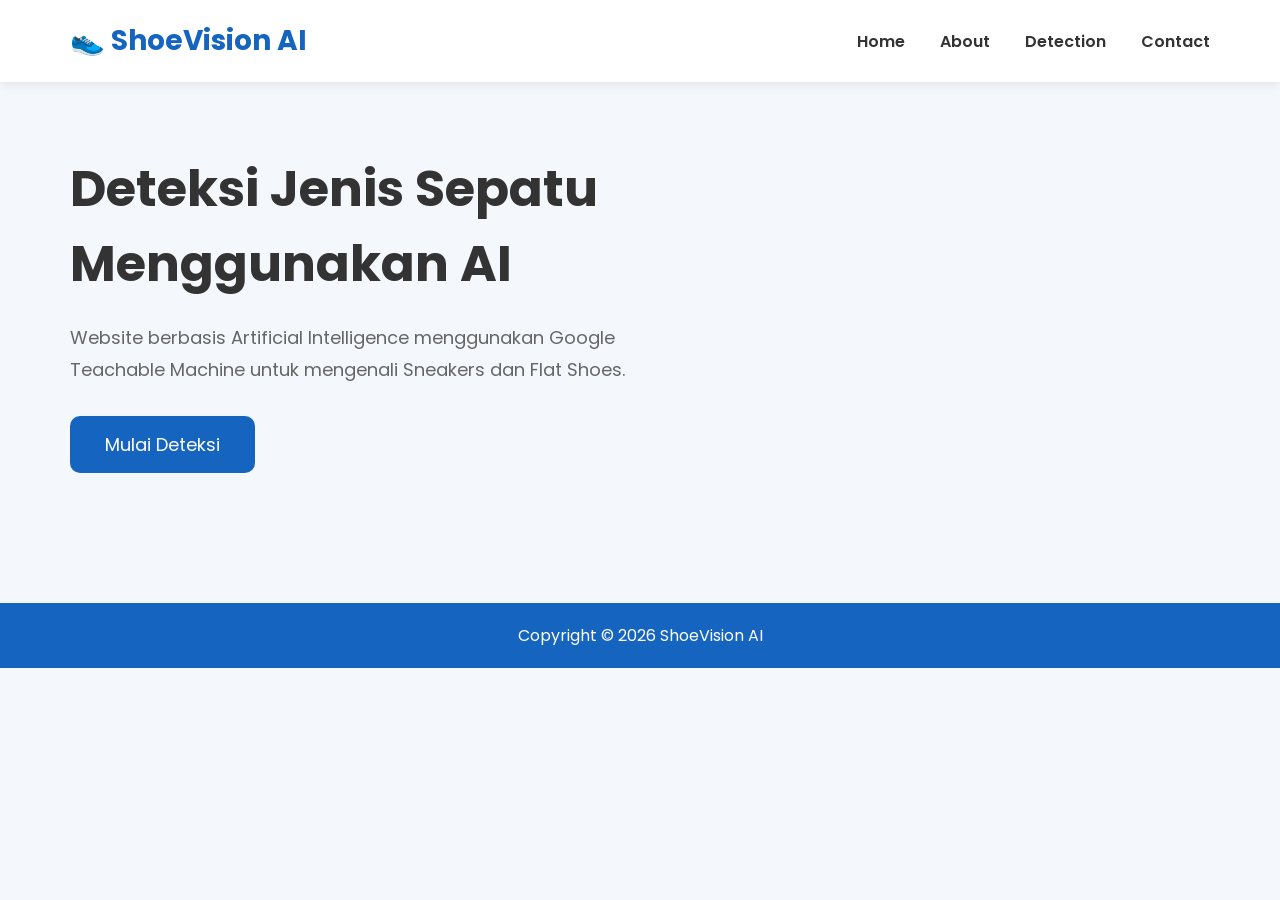
==== index.html @ 47756187 "Upload UAS ShoeVision AI" ====
<!DOCTYPE html>
<html lang="id">
<head>
    <meta charset="UTF-8">
    <meta name="viewport" content="width=device-width, initial-scale=1.0">
    <title>ShoeVision AI</title>

    <link rel="stylesheet" href="css/style.css">

    <link href="https://fonts.googleapis.com/css2?family=Poppins:wght@300;400;600;700&display=swap" rel="stylesheet">
</head>
<body>

<nav>

<div class="logo">

👟 ShoeVision AI

</div>

<ul>

<li><a href="index.html">Home</a></li>

<li><a href="about.html">About</a></li>

<li><a href="detection.html">Detection</a></li>

<li><a href="contact.html">Contact</a></li>

</ul>

</nav>

<section class="hero">

<div class="hero-left">

<h1>

Deteksi Jenis Sepatu Menggunakan AI

</h1>

<p>

Website berbasis Artificial Intelligence menggunakan Google Teachable Machine untuk mengenali Sneakers dan Flat Shoes.

</p>

<a href="detection.html">

<button class="btn">

Mulai Deteksi

</button>

</a>

</div>

<div class="hero-right">


</div>

</section>

<footer>

Copyright © 2026 ShoeVision AI

</footer>

</body>
</html>
---- css/style.css ----
*{
    margin:0;
    padding:0;
    box-sizing:border-box;
    font-family:'Poppins',sans-serif;
}

body{
    background:#f4f7fb;
    color:#333;
}

nav{
    display:flex;
    justify-content:space-between;
    align-items:center;
    padding:20px 70px;
    background:#fff;
    box-shadow:0 3px 10px rgba(0,0,0,.08);
}

.logo{
    font-size:28px;
    font-weight:700;
    color:#1565C0;
}

nav ul{
    display:flex;
    list-style:none;
    gap:35px;
}

nav ul li a{
    text-decoration:none;
    color:#333;
    font-weight:600;
}

nav ul li a:hover{
    color:#1565C0;
}

.hero{
    display:flex;
    justify-content:space-between;
    align-items:center;
    padding:70px;
}

.hero-left{
    width:50%;
}

.hero-left h1{
    font-size:50px;
    margin-bottom:20px;
}

.hero-left p{
    font-size:18px;
    color:#666;
    line-height:32px;
    margin-bottom:30px;
}

.btn{
    background:#1565C0;
    color:white;
    border:none;
    padding:15px 35px;
    border-radius:10px;
    cursor:pointer;
    font-size:18px;
}

.btn:hover{
    background:#0D47A1;
}

.hero-right{
    width:45%;
}

.hero-right img{
    width:100%;
    border-radius:20px;
    box-shadow:0 10px 25px rgba(0,0,0,.2);
}

footer{
    margin-top:60px;
    text-align:center;
    background:#1565C0;
    color:white;
    padding:20px;
}

/* DETECTION */

.detect-container{
    width:80%;
    max-width:900px;
    margin:50px auto;
    background:white;
    padding:40px;
    border-radius:20px;
    box-shadow:0 10px 20px rgba(0,0,0,.1);
    text-align:center;
}

.detect-container h1{
    margin-bottom:10px;
}

.detect-container p{
    color:#666;
    margin-bottom:20px;
}

#imageUpload{
    margin:20px 0;
}

#preview{
    max-width:350px;
    border-radius:15px;
    display:none;
    margin:20px auto;
}

#result{
    margin-top:25px;
    font-size:22px;
    font-weight:bold;
}

.detect-container{

width:700px;

margin:60px auto;

background:white;

padding:40px;

border-radius:20px;

box-shadow:0 10px 20px rgba(0,0,0,.1);

text-align:center;

}

#preview{

max-width:350px;

margin-top:20px;

display:none;

border-radius:15px;

box-shadow:0 5px 15px rgba(0,0,0,.2);

}

#result{

margin-top:30px;

font-size:22px;

font-weight:bold;

}
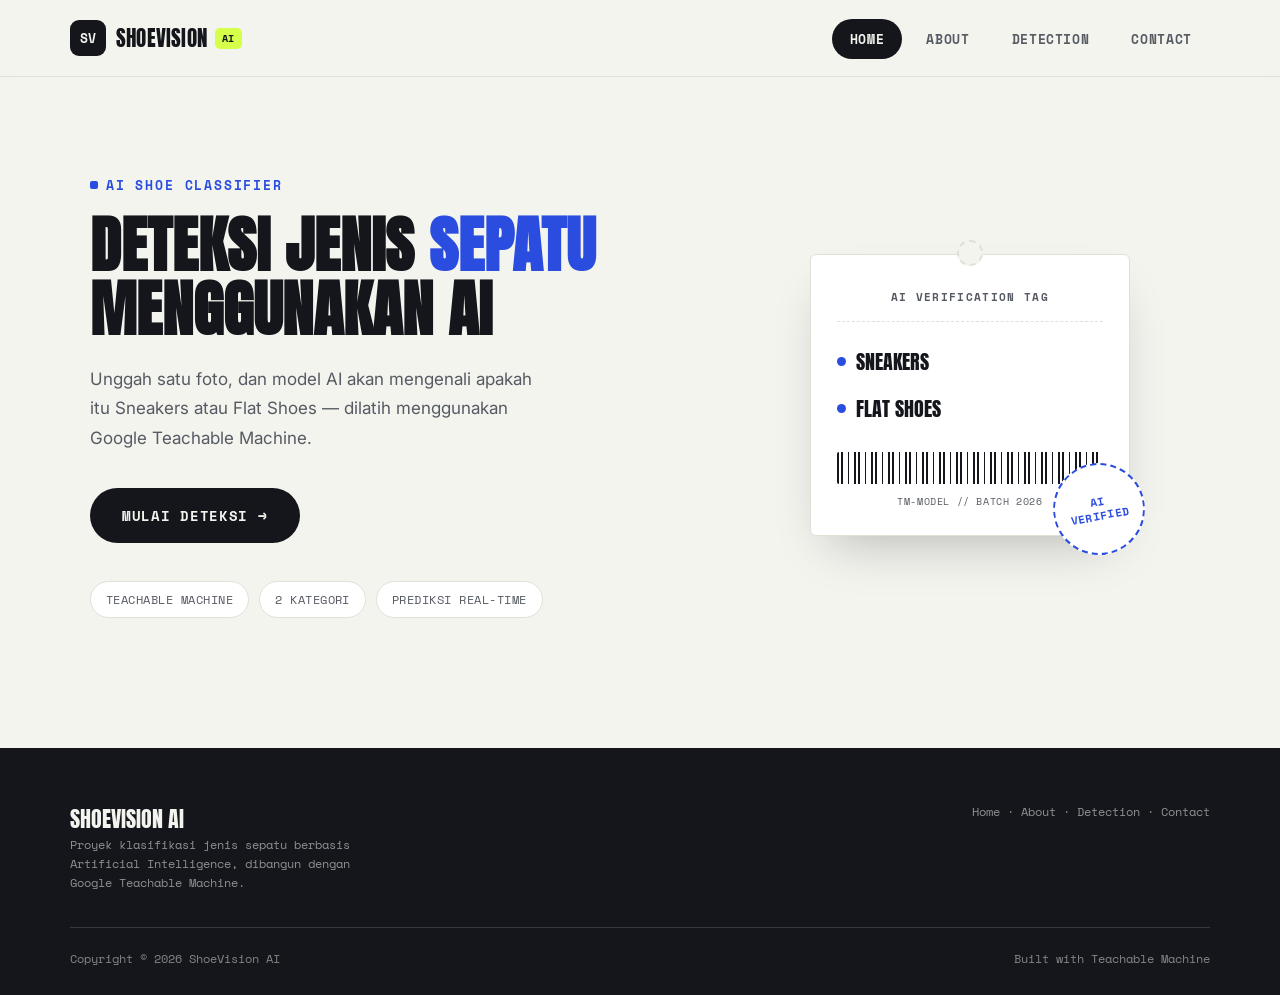
==== commit 674bd60c: "Update tampilan website ShoeVision AI" ====
--- a/index.html
+++ b/index.html
@@ -1,78 +1,74 @@
 <!DOCTYPE html>
 <html lang="id">
 <head>
-    <meta charset="UTF-8">
-    <meta name="viewport" content="width=device-width, initial-scale=1.0">
-    <title>ShoeVision AI</title>
-
-    <link rel="stylesheet" href="css/style.css">
-
-    <link href="https://fonts.googleapis.com/css2?family=Poppins:wght@300;400;600;700&display=swap" rel="stylesheet">
+<meta charset="UTF-8">
+<meta name="viewport" content="width=device-width, initial-scale=1.0">
+<title>ShoeVision AI — Deteksi Jenis Sepatu dengan AI</title>
+<link rel="stylesheet" href="css/style.css">
+<link rel="preconnect" href="https://fonts.googleapis.com">
+<link href="https://fonts.googleapis.com/css2?family=Anton&family=Inter:wght@400;500;600;700&family=Space+Mono:wght@400;700&display=swap" rel="stylesheet">
 </head>
 <body>
 
 <nav>
-
-<div class="logo">
-
-👟 ShoeVision AI
-
-</div>
-
-<ul>
-
-<li><a href="index.html">Home</a></li>
-
-<li><a href="about.html">About</a></li>
-
-<li><a href="detection.html">Detection</a></li>
-
-<li><a href="contact.html">Contact</a></li>
-
-</ul>
-
+  <a class="brand" href="index.html">
+    <span class="brand-mark">SV</span>
+    <span class="brand-word">ShoeVision<span class="brand-ai">AI</span></span>
+  </a>
+  <ul>
+    <li><a href="index.html" class="active">Home</a></li>
+    <li><a href="about.html">About</a></li>
+    <li><a href="detection.html">Detection</a></li>
+    <li><a href="contact.html">Contact</a></li>
+  </ul>
 </nav>
 
 <section class="hero">
+  <div class="hero-left">
+    <span class="eyebrow">AI Shoe Classifier</span>
+    <h1>Deteksi Jenis <span class="hl">Sepatu</span> Menggunakan AI</h1>
+    <p>Unggah satu foto, dan model AI akan mengenali apakah itu Sneakers atau Flat Shoes — dilatih menggunakan Google Teachable Machine.</p>
+    <a href="detection.html">
+      <button class="btn">Mulai Deteksi <span>→</span></button>
+    </a>
+    <div class="chip-row">
+      <span class="chip">Teachable Machine</span>
+      <span class="chip">2 Kategori</span>
+      <span class="chip">Prediksi Real-time</span>
+    </div>
+  </div>
 
-<div class="hero-left">
-
-<h1>
-
-Deteksi Jenis Sepatu Menggunakan AI
-
-</h1>
-
-<p>
-
-Website berbasis Artificial Intelligence menggunakan Google Teachable Machine untuk mengenali Sneakers dan Flat Shoes.
-
-</p>
-
-<a href="detection.html">
-
-<button class="btn">
-
-Mulai Deteksi
-
-</button>
-
-</a>
-
-</div>
-
-<div class="hero-right">
-
-
-</div>
-
+  <div class="hero-right">
+    <div class="tag-card">
+      <div class="tag-hole"></div>
+      <div class="tag-eyebrow">AI Verification Tag</div>
+      <div class="tag-divider"></div>
+      <ul class="tag-classes">
+        <li><span class="tag-dot"></span>Sneakers</li>
+        <li><span class="tag-dot"></span>Flat Shoes</li>
+      </ul>
+      <div class="tag-barcode"></div>
+      <div class="tag-serial">TM-MODEL // BATCH 2026</div>
+      <div class="stamp">AI<br>Verified</div>
+    </div>
+  </div>
 </section>
 
 <footer>
-
-Copyright © 2026 ShoeVision AI
-
+  <div class="footer-top">
+    <div>
+      <div class="footer-brand">ShoeVision AI</div>
+      <p class="footer-note">Proyek klasifikasi jenis sepatu berbasis Artificial Intelligence, dibangun dengan Google Teachable Machine.</p>
+    </div>
+    <div class="footer-note">
+      Home · About · Detection · Contact
+    </div>
+  </div>
+  <div class="footer-bottom">
+    <span>Copyright © 2026 ShoeVision AI</span>
+    <span>Built with Teachable Machine</span>
+  </div>
 </footer>
 
 </body>
-</html>+</html>
--- a/css/style.css
+++ b/css/style.css
@@ -1,178 +1,344 @@
-*{
-    margin:0;
-    padding:0;
-    box-sizing:border-box;
-    font-family:'Poppins',sans-serif;
-}
+/* =========================================================
+   ShoeVision AI — design system
+   Display: Anton (poster / drop headline)
+   Body:    Inter (readable copy)
+   Utility: Space Mono (tags, specs, labels — barcode/spec-sheet feel)
+   ========================================================= */
+
+:root{
+  --ink:        #14161c;
+  --ink-soft:   #565a63;
+  --paper:      #f3f4ee;
+  --card:       #ffffff;
+  --blue:       #2a4de0;
+  --blue-deep:  #1c36a6;
+  --lime:       #d6ff4a;
+  --line:       #dfe0d6;
+  --radius-lg:  22px;
+  --radius-md:  16px;
+  --shadow:     0 24px 48px -20px rgba(20,22,28,.28);
+  --ease:       cubic-bezier(.2,.7,.2,1);
+}
+
+*{ margin:0; padding:0; box-sizing:border-box; }
+
+html{ scroll-behavior:smooth; }
 
 body{
-    background:#f4f7fb;
-    color:#333;
-}
-
+  background:var(--paper);
+  color:var(--ink);
+  font-family:'Inter',sans-serif;
+  -webkit-font-smoothing:antialiased;
+}
+
+img{ display:block; max-width:100%; }
+
+a{ color:inherit; }
+
+::selection{ background:var(--lime); color:var(--ink); }
+
+:focus-visible{
+  outline:2px solid var(--blue);
+  outline-offset:3px;
+}
+
+@media (prefers-reduced-motion: reduce){
+  *{ animation-duration:0.001ms !important; animation-iteration-count:1 !important; transition-duration:0.001ms !important; scroll-behavior:auto !important; }
+}
+
+/* ---------- layout helpers ---------- */
+.wrap{ max-width:1240px; margin:0 auto; padding:0 70px; }
+.eyebrow{
+  display:inline-flex; align-items:center; gap:8px;
+  font-family:'Space Mono',monospace; font-size:13px; font-weight:700;
+  text-transform:uppercase; letter-spacing:.14em; color:var(--blue);
+  margin-bottom:18px;
+}
+.eyebrow::before{
+  content:''; width:8px; height:8px; background:var(--blue); border-radius:2px;
+  flex-shrink:0;
+}
+.hl{ color:var(--blue); }
+
+/* ---------- nav ---------- */
 nav{
-    display:flex;
-    justify-content:space-between;
-    align-items:center;
-    padding:20px 70px;
-    background:#fff;
-    box-shadow:0 3px 10px rgba(0,0,0,.08);
-}
-
-.logo{
-    font-size:28px;
-    font-weight:700;
-    color:#1565C0;
-}
-
-nav ul{
-    display:flex;
-    list-style:none;
-    gap:35px;
-}
-
+  display:flex; justify-content:space-between; align-items:center;
+  padding:20px 70px;
+  background:rgba(243,244,238,.92);
+  backdrop-filter:blur(6px);
+  border-bottom:1px solid var(--line);
+  position:sticky; top:0; z-index:50;
+}
+.brand{ display:flex; align-items:center; gap:10px; text-decoration:none; }
+.brand-mark{
+  width:36px; height:36px; border-radius:9px; background:var(--ink); color:var(--paper);
+  display:flex; align-items:center; justify-content:center;
+  font-family:'Space Mono',monospace; font-weight:700; font-size:13px;
+  flex-shrink:0;
+}
+.brand-word{
+  font-family:'Anton',sans-serif; font-size:21px; letter-spacing:.01em;
+  text-transform:uppercase; display:flex; align-items:center;
+}
+.brand-ai{
+  font-family:'Space Mono',monospace; font-size:10px; font-weight:700;
+  background:var(--lime); color:var(--ink); padding:3px 7px; border-radius:5px;
+  margin-left:8px; letter-spacing:.02em;
+}
+nav ul{ display:flex; list-style:none; gap:6px; }
 nav ul li a{
-    text-decoration:none;
-    color:#333;
-    font-weight:600;
-}
-
-nav ul li a:hover{
-    color:#1565C0;
-}
-
+  text-decoration:none; color:var(--ink-soft);
+  font-family:'Space Mono',monospace; font-size:13px; font-weight:700;
+  text-transform:uppercase; letter-spacing:.05em;
+  padding:10px 18px; border-radius:999px;
+  transition:background .18s var(--ease), color .18s var(--ease);
+}
+nav ul li a:hover{ background:var(--line); color:var(--ink); }
+nav ul li a.active{ background:var(--ink); color:var(--paper); }
+
+/* ---------- buttons ---------- */
+.btn{
+  display:inline-flex; align-items:center; gap:10px;
+  font-family:'Space Mono',monospace; font-size:14px; font-weight:700;
+  text-transform:uppercase; letter-spacing:.05em;
+  background:var(--ink); color:var(--paper);
+  border:none; padding:17px 32px; border-radius:999px; cursor:pointer;
+  text-decoration:none;
+  transition:background .18s var(--ease), transform .18s var(--ease);
+}
+.btn span{ transition:transform .18s var(--ease); }
+.btn:hover{ background:var(--blue); transform:translateY(-2px); }
+.btn:hover span{ transform:translateX(3px); }
+.btn:active{ transform:translateY(0); }
+.btn:disabled{ opacity:.5; cursor:not-allowed; transform:none; }
+
+/* ---------- hero ---------- */
 .hero{
-    display:flex;
-    justify-content:space-between;
-    align-items:center;
-    padding:70px;
-}
-
-.hero-left{
-    width:50%;
-}
-
+  display:grid; grid-template-columns:1.15fr .85fr; gap:64px; align-items:center;
+  max-width:1240px; margin:0 auto; padding:96px 70px 90px;
+}
 .hero-left h1{
-    font-size:50px;
-    margin-bottom:20px;
-}
-
+  font-family:'Anton',sans-serif; font-size:clamp(38px,5.6vw,62px);
+  line-height:1.03; text-transform:uppercase; margin-bottom:24px;
+  animation:rise .7s var(--ease) both;
+}
 .hero-left p{
-    font-size:18px;
-    color:#666;
-    line-height:32px;
-    margin-bottom:30px;
-}
-
-.btn{
-    background:#1565C0;
-    color:white;
-    border:none;
-    padding:15px 35px;
-    border-radius:10px;
-    cursor:pointer;
-    font-size:18px;
-}
-
-.btn:hover{
-    background:#0D47A1;
-}
-
-.hero-right{
-    width:45%;
-}
-
-.hero-right img{
-    width:100%;
-    border-radius:20px;
-    box-shadow:0 10px 25px rgba(0,0,0,.2);
-}
-
+  font-size:17px; color:var(--ink-soft); line-height:1.75;
+  max-width:460px; margin-bottom:34px;
+  animation:rise .7s var(--ease) .08s both;
+}
+.hero-left{ animation:none; }
+.hero-left .btn{ animation:rise .7s var(--ease) .16s both; }
+
+.chip-row{ display:flex; flex-wrap:wrap; gap:10px; margin-top:38px; animation:rise .7s var(--ease) .22s both; }
+.chip{
+  font-family:'Space Mono',monospace; font-size:12px; text-transform:uppercase;
+  letter-spacing:.04em; color:var(--ink-soft);
+  border:1px solid var(--line); background:var(--card);
+  padding:9px 15px; border-radius:999px;
+}
+
+@keyframes rise{
+  from{ opacity:0; transform:translateY(14px); }
+  to{ opacity:1; transform:translateY(0); }
+}
+
+/* ---------- signature: verification tag ---------- */
+.tag-card{
+  position:relative;
+  width:320px; margin:0 auto;
+  background:var(--card);
+  border:1px solid var(--line);
+  border-radius:6px;
+  padding:34px 26px 26px;
+  box-shadow:var(--shadow);
+  transform:rotate(-4deg);
+  transition:transform .35s var(--ease);
+  animation:rise .8s var(--ease) .1s both;
+}
+.tag-card:hover{ transform:rotate(-1deg) translateY(-6px); }
+.tag-hole{
+  position:absolute; top:-15px; left:50%; transform:translateX(-50%);
+  width:26px; height:26px; border-radius:50%;
+  background:var(--paper); border:2px dashed var(--line);
+}
+.tag-eyebrow{
+  font-family:'Space Mono',monospace; font-size:11px; font-weight:700;
+  text-transform:uppercase; letter-spacing:.12em; color:var(--ink-soft);
+  text-align:center; margin-bottom:16px;
+}
+.tag-divider{ border-top:1px dashed var(--line); margin-bottom:16px; }
+.tag-classes{ list-style:none; margin-bottom:20px; }
+.tag-classes li{
+  display:flex; align-items:center; gap:10px;
+  font-family:'Anton',sans-serif; font-size:20px; text-transform:uppercase;
+  padding:8px 0;
+}
+.tag-dot{ width:9px; height:9px; border-radius:50%; background:var(--blue); flex-shrink:0; }
+.tag-barcode{
+  height:32px; border-radius:2px; margin-bottom:10px;
+  background-image:repeating-linear-gradient(90deg,var(--ink) 0 2px,transparent 2px 4px,var(--ink) 4px 6px,transparent 6px 11px,var(--ink) 11px 12px,transparent 12px 17px);
+}
+.tag-serial{
+  font-family:'Space Mono',monospace; font-size:10px; letter-spacing:.06em;
+  color:var(--ink-soft); text-align:center;
+}
+.stamp{
+  position:absolute; bottom:-20px; right:-16px;
+  width:92px; height:92px; border-radius:50%;
+  border:2px dashed var(--blue); background:var(--card);
+  display:flex; align-items:center; justify-content:center; flex-direction:column;
+  font-family:'Space Mono',monospace; font-size:11px; font-weight:700;
+  letter-spacing:.04em; text-transform:uppercase; color:var(--blue);
+  text-align:center; line-height:1.3; transform:rotate(-11deg);
+}
+
+/* ---------- section: how it works (used on about) ---------- */
+.steps{
+  display:grid; grid-template-columns:repeat(3,1fr); gap:24px; margin-top:36px;
+}
+.step{
+  background:var(--card); border:1px solid var(--line); border-radius:var(--radius-md);
+  padding:26px 24px;
+}
+.step-num{
+  font-family:'Space Mono',monospace; font-size:12px; font-weight:700; color:var(--blue);
+  letter-spacing:.06em; margin-bottom:12px; display:block;
+}
+.step h3{ font-family:'Anton',sans-serif; font-size:19px; text-transform:uppercase; margin-bottom:8px; letter-spacing:.01em; }
+.step p{ font-size:14px; color:var(--ink-soft); line-height:1.6; }
+
+/* ---------- generic content sections ---------- */
+.section{ max-width:1240px; margin:0 auto; padding:20px 70px 90px; }
+.section-head{ max-width:640px; margin-bottom:8px; }
+.section-head h1{
+  font-family:'Anton',sans-serif; font-size:clamp(34px,4.5vw,48px);
+  text-transform:uppercase; line-height:1.05; margin-bottom:18px;
+}
+.section-head p{ font-size:16px; color:var(--ink-soft); line-height:1.75; max-width:560px; }
+
+.panel{
+  background:var(--card); border:1px solid var(--line); border-radius:var(--radius-lg);
+  padding:44px 46px; box-shadow:var(--shadow); margin-top:40px;
+}
+
+.spec-row{
+  display:flex; justify-content:space-between; gap:20px;
+  padding:18px 0; border-bottom:1px solid var(--line);
+}
+.spec-row:last-child{ border-bottom:none; }
+.spec-row span:first-child{
+  font-family:'Space Mono',monospace; font-size:12px; font-weight:700;
+  text-transform:uppercase; letter-spacing:.06em; color:var(--ink-soft);
+  flex-shrink:0; width:160px;
+}
+.spec-row span:last-child{ font-size:15px; text-align:right; }
+
+/* ---------- footer ---------- */
 footer{
-    margin-top:60px;
-    text-align:center;
-    background:#1565C0;
-    color:white;
-    padding:20px;
-}
-
-/* DETECTION */
-
-.detect-container{
-    width:80%;
-    max-width:900px;
-    margin:50px auto;
-    background:white;
-    padding:40px;
-    border-radius:20px;
-    box-shadow:0 10px 20px rgba(0,0,0,.1);
-    text-align:center;
-}
-
-.detect-container h1{
-    margin-bottom:10px;
-}
-
-.detect-container p{
-    color:#666;
-    margin-bottom:20px;
-}
-
-#imageUpload{
-    margin:20px 0;
+  background:var(--ink); color:var(--paper);
+  padding:54px 70px 28px; margin-top:40px;
+}
+.footer-top{
+  display:flex; justify-content:space-between; align-items:flex-start;
+  flex-wrap:wrap; gap:24px; padding-bottom:34px; border-bottom:1px solid rgba(243,244,238,.15);
+}
+.footer-brand{ font-family:'Anton',sans-serif; font-size:22px; text-transform:uppercase; }
+.footer-note{ font-family:'Space Mono',monospace; font-size:12px; color:rgba(243,244,238,.55); max-width:300px; line-height:1.6; }
+.footer-bottom{
+  display:flex; justify-content:space-between; flex-wrap:wrap; gap:10px;
+  padding-top:22px; font-family:'Space Mono',monospace; font-size:12px; color:rgba(243,244,238,.5);
+}
+
+/* =========================================================
+   DETECTION PAGE
+   ========================================================= */
+.detect-wrap{ max-width:1240px; margin:0 auto; padding:70px 70px 100px; }
+.detect-intro{ max-width:600px; margin-bottom:10px; }
+.detect-card{
+  max-width:620px; margin:40px auto 0; background:var(--card);
+  border:1px solid var(--line); border-radius:var(--radius-lg);
+  padding:48px; box-shadow:var(--shadow); text-align:center;
+}
+
+.upload-zone{
+  display:flex; flex-direction:column; align-items:center; gap:6px;
+  border:2px dashed var(--line); border-radius:var(--radius-md);
+  padding:42px 20px; cursor:pointer;
+  transition:border-color .2s var(--ease), background .2s var(--ease);
+}
+.upload-zone:hover{ border-color:var(--blue); background:#f7f8ff; }
+.upload-icon{
+  width:42px; height:42px; border-radius:50%; background:var(--paper);
+  border:1px solid var(--line);
+  display:flex; align-items:center; justify-content:center;
+  font-size:18px; margin-bottom:6px;
+}
+.upload-text{ font-weight:600; font-size:15px; }
+.upload-hint{
+  font-family:'Space Mono',monospace; font-size:11px; letter-spacing:.05em;
+  text-transform:uppercase; color:var(--ink-soft);
 }
 
 #preview{
-    max-width:350px;
-    border-radius:15px;
-    display:none;
-    margin:20px auto;
-}
-
-#result{
-    margin-top:25px;
-    font-size:22px;
-    font-weight:bold;
-}
-
-.detect-container{
-
-width:700px;
-
-margin:60px auto;
-
-background:white;
-
-padding:40px;
-
-border-radius:20px;
-
-box-shadow:0 10px 20px rgba(0,0,0,.1);
-
-text-align:center;
-
-}
-
-#preview{
-
-max-width:350px;
-
-margin-top:20px;
-
-display:none;
-
-border-radius:15px;
-
-box-shadow:0 5px 15px rgba(0,0,0,.2);
-
-}
-
-#result{
-
-margin-top:30px;
-
-font-size:22px;
-
-font-weight:bold;
-
-}+  max-width:260px; margin:28px auto 0; border-radius:14px;
+  box-shadow:0 14px 28px rgba(0,0,0,.16); display:none;
+  border:1px solid var(--line);
+}
+
+.detect-card .btn{ margin-top:28px; }
+
+#result{ margin-top:8px; text-align:left; }
+.result-head{ text-align:center; padding-top:8px; }
+.result-eyebrow{
+  font-family:'Space Mono',monospace; font-size:12px; letter-spacing:.1em;
+  text-transform:uppercase; color:var(--ink-soft);
+}
+.result-class{
+  font-family:'Anton',sans-serif; font-size:clamp(32px,6vw,46px);
+  text-transform:uppercase; margin:8px 0 6px; line-height:1.05;
+}
+.result-score{
+  font-family:'Space Mono',monospace; font-size:14px; font-weight:700; color:var(--blue);
+}
+#result hr{ border:none; border-top:1px dashed var(--line); margin:28px 0 22px; }
+.result-list{ display:flex; flex-direction:column; gap:16px; }
+.result-row-top{
+  display:flex; justify-content:space-between; font-size:14px; margin-bottom:7px;
+}
+.result-row-top b{ font-weight:600; }
+.result-row-top span{ font-family:'Space Mono',monospace; color:var(--ink-soft); }
+.result-bar{
+  height:8px; background:var(--paper); border:1px solid var(--line);
+  border-radius:999px; overflow:hidden;
+}
+.result-bar-fill{
+  height:100%; border-radius:999px; background:linear-gradient(90deg,var(--blue),var(--blue-deep));
+  width:0; transition:width .7s var(--ease);
+}
+.status-loading,.status-ready,.status-error{
+  font-family:'Space Mono',monospace; font-size:13px; text-align:center;
+  letter-spacing:.02em;
+}
+.status-ready{ color:#1a9b5c; }
+.status-error{ color:#d84343; }
+
+/* ---------- responsive ---------- */
+@media (max-width:980px){
+  .wrap,nav,.hero,.section,.detect-wrap,footer{ padding-left:32px; padding-right:32px; }
+  .hero{ grid-template-columns:1fr; padding-top:56px; text-align:left; }
+  .tag-card{ order:-1; margin-bottom:20px; transform:rotate(-2deg); }
+  .steps{ grid-template-columns:1fr; }
+  nav{ padding-left:24px; padding-right:24px; }
+  nav ul{ gap:2px; }
+  nav ul li a{ padding:9px 12px; font-size:11px; }
+}
+@media (max-width:560px){
+  .hero-left h1{ font-size:34px; }
+  .panel{ padding:30px 24px; }
+  .detect-card{ padding:32px 22px; }
+  .spec-row{ flex-direction:column; gap:4px; }
+  .spec-row span:first-child{ width:auto; }
+  .spec-row span:last-child{ text-align:left; }
+  .footer-top,.footer-bottom{ flex-direction:column; }
+}
